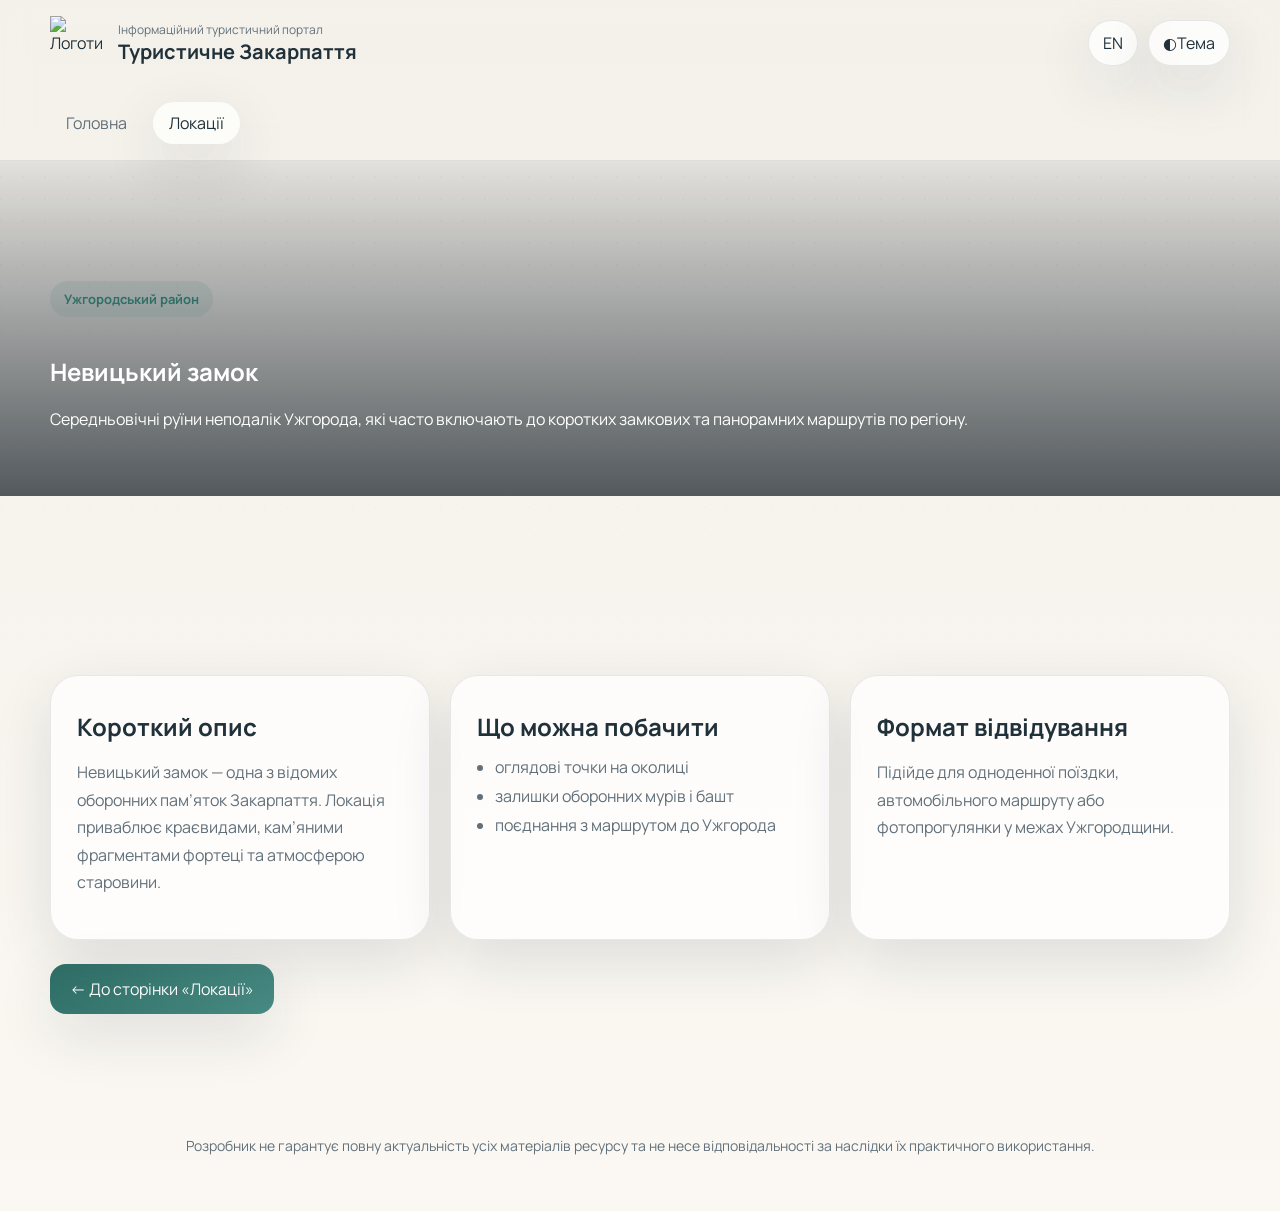
==== location-nevytske.html @ 4e36bd84 "init" ====
<!DOCTYPE html><html lang="uk" data-theme="light"><head><meta charset="UTF-8"><meta name="viewport" content="width=device-width, initial-scale=1.0"><title>Невицький замок</title><link rel="preconnect" href="https://fonts.googleapis.com"><link rel="preconnect" href="https://fonts.gstatic.com" crossorigin><link href="https://fonts.googleapis.com/css2?family=Manrope:wght@400;500;600;700;800&display=swap" rel="stylesheet"><link rel="stylesheet" href="style.css"></head><body><div class="page-noise"></div><header class="site-header site-header--compact"><div class="container header-row"><a class="brand" href="index.html"><img src="assets/icons/logo-zakarpattia.svg" alt="Логотип" class="brand__logo"><div><span class="brand__eyebrow" data-i18n="brandEyebrow">Інформаційний туристичний портал</span><strong class="brand__title" data-i18n="brandTitle">Туристичне Закарпаття</strong></div></a><div class="top-controls"><button class="control-btn" id="langToggle" type="button">EN</button><button class="control-btn" id="themeToggle" type="button"><span>◐</span><span data-i18n="themeBtn">Тема</span></button></div></div><div class="container nav-shell"><nav class="site-nav"><a href="index.html" data-i18n="navHome">Головна</a><a href="locations.html" class="is-active" data-i18n="navLocations">Локації</a></nav></div></header><main><section class="detail-hero" style="background-image:url('https://upload.wikimedia.org/wikipedia/commons/1/1d/Nevytske_Castle.jpg');"><div class="detail-hero__shade"><div class="container reveal"><span class="section-badge">Ужгородський район</span><h1>Невицький замок</h1><p>Середньовічні руїни неподалік Ужгорода, які часто включають до коротких замкових та панорамних маршрутів по регіону.</p></div></div></section><section class="section"><div class="container detail-grid"><article class="detail-card reveal"><h2>Короткий опис</h2><p>Невицький замок — одна з відомих оборонних пам’яток Закарпаття. Локація приваблює краєвидами, кам’яними фрагментами фортеці та атмосферою старовини.</p></article><article class="detail-card reveal reveal-delay-1"><h2>Що можна побачити</h2><ul class="detail-list"><li>оглядові точки на околиці</li><li>залишки оборонних мурів і башт</li><li>поєднання з маршрутом до Ужгорода</li></ul></article><article class="detail-card reveal reveal-delay-2"><h2>Формат відвідування</h2><p>Підійде для одноденної поїздки, автомобільного маршруту або фотопрогулянки у межах Ужгородщини.</p></article></div><div class="container back-wrap"><a class="btn btn--primary" href="locations.html">← До сторінки «Локації»</a></div></section></main><footer class="site-footer"><div class="container"><p data-i18n="footerText">Розробник не гарантує повну актуальність усіх матеріалів ресурсу та не несе відповідальності за наслідки їх практичного використання.</p></div></footer><script src="script.js"></script></body></html>
---- style.css ----
:root{
  --bg:#f4f1eb;
  --bg-soft:#fbf8f3;
  --surface:rgba(255,255,255,.72);
  --surface-strong:#ffffff;
  --text:#21313a;
  --muted:#61707a;
  --line:rgba(33,49,58,.1);
  --accent:#2f6f67;
  --accent-2:#bd8b5a;
  --shadow:0 20px 60px rgba(25,40,48,.12);
}

html[data-theme="dark"]{
  --bg:#142028;
  --bg-soft:#1a2a33;
  --surface:rgba(29,43,53,.8);
  --surface-strong:#243846;
  --text:#edf2f5;
  --muted:#b2c0c8;
  --line:rgba(237,242,245,.1);
  --accent:#83b7a9;
  --accent-2:#d4a577;
  --shadow:0 22px 65px rgba(0,0,0,.28);
}

*{
box-sizing:border-box
}
html{
scroll-behavior:smooth
}
body{
margin:0;
font-family:"Manrope",system-ui,sans-serif;
background:linear-gradient(180deg,var(--bg),var(--bg-soft));
color:var(--text)
}

a{
text-decoration:none;
color:inherit
}
img{
max-width:100%;
display:block
}

.container{
width:min(1180px,calc(100% - 32px));
margin:0 auto
}

.page-noise{
position:fixed;
inset:0;
pointer-events:none;
opacity:.12;
background-image:radial-gradient(circle at 1px 1px, rgba(0,0,0,.22) 1px, transparent 0);
background-size:22px 22px;
mask-image:linear-gradient(180deg,#000,transparent)
}

.site-header{
position:sticky;
top:0;
z-index:30;
background:rgba(244,241,235,.65);
backdrop-filter:blur(14px);
border-bottom:1px solid var(--line)
}

html[data-theme="dark"] .site-header{
background:rgba(20,32,40,.72)
}

.header-row,.nav-shell{
display:flex;
align-items:center;
justify-content:space-between;
gap:18px;
padding:16px 0
}

.brand{
display:flex;
align-items:center;
gap:14px
}

.brand__logo{
width:54px;
height:54px
}

.brand__eyebrow{
display:block;
font-size:12px;
color:var(--muted)
}

.brand__title{
font-size:20px
}

.top-controls{
display:flex;
align-items:center;
gap:10px
}

.control-btn,.menu-btn,.btn{
border:none;
cursor:pointer;
font:inherit
}

.control-btn,.menu-btn{
background:var(--surface);
border:1px solid var(--line);
color:var(--text);
padding:11px 14px;
border-radius:999px;
box-shadow:var(--shadow)
}

.menu-btn{
display:none;
width:50px;
height:50px;
padding:0;
justify-content:center;
align-items:center;
flex-direction:column;
gap:4px
}
.menu-btn span{
display:block;
width:19px;
height:2px;
background:currentColor;
border-radius:10px
}

.site-nav{
display:flex;
gap:10px;
flex-wrap:wrap
}
.site-nav a{
padding:10px 16px;
border-radius:999px;
color:var(--muted);
transition:.25s
}
.site-nav a:hover,.site-nav a.is-active{
background:var(--surface);
color:var(--text);
box-shadow:var(--shadow)
}

.section{
padding:84px 0
}
.section--compact{
padding:68px 0 34px
}
.section-badge{
display:inline-flex;
padding:9px 14px;
border-radius:999px;
background:rgba(47,111,103,.1);
color:var(--accent);
font-size:13px;
font-weight:700;
margin-bottom:18px
}
.section-head{
display:flex;
justify-content:space-between;
align-items:end;
gap:18px;
margin-bottom:28px
}
.section-head h2,.hero-copy h1,.inner-hero h1{
margin:0;
font-size:clamp(32px,5vw,58px);
line-height:1.05;
max-width:780px
}
.section-head p,.hero-copy p,.inner-hero p,.detail-card p,.fact-card p{
color:var(--muted);
line-height:1.72
}

.hero{
padding:46px 0 64px
}
.hero-layout{
display:grid;
grid-template-columns:1.05fr .95fr;
gap:34px;
align-items:center
}
.hero-copy p{
max-width:640px;
font-size:17px
}
.hero-actions,.hero-metrics{
display:flex;
flex-wrap:wrap;
gap:14px;
margin-top:26px
}
.btn{
display:inline-flex;
align-items:center;
justify-content:center;
padding:14px 20px;
border-radius:16px;
transition:.25s
}
.btn--primary{
background:linear-gradient(135deg,var(--accent),#488b83);
color:#fff;
box-shadow:var(--shadow)
}
.btn--ghost{
background:var(--surface);
border:1px solid var(--line);
color:var(--text)
}
.btn:hover{
transform:translateY(-2px)
}

.hero-metrics article{
min-width:150px;
padding:16px 18px;
background:var(--surface);
border:1px solid var(--line);
border-radius:20px;
box-shadow:var(--shadow)
}
.hero-metrics strong{
display:block;
font-size:22px
}
.hero-metrics span{
font-size:14px;
color:var(--muted)
}

.hero-gallery{
display:grid;
grid-template-columns:1fr 200px;
gap:18px;
align-items:end
}
.gallery-card,.scenic-card,.detail-hero{
background-size:cover;
background-position:center
}
.gallery-card--large{
position:relative;
min-height:470px;
border-radius:34px;
overflow:hidden;
box-shadow:var(--shadow)
}
.gallery-card--large::before,.scenic-card::before,.detail-hero__shade{
content:"";
position:absolute;
inset:0;
background:linear-gradient(180deg,rgba(19,29,37,.08),rgba(19,29,37,.72))
}
.gallery-card__content,.scenic-card__overlay{
position:absolute;
left:22px;
right:22px;
bottom:22px;
color:#fff;
z-index:1
}
.gallery-card__content span,.scenic-card__overlay span{
display:inline-block;
padding:8px 12px;
background:rgba(255,255,255,.18);
border:1px solid rgba(255,255,255,.2);
border-radius:999px;
backdrop-filter:blur(8px);
margin-bottom:12px
}
.gallery-card__content strong,.scenic-card__overlay strong{
display:block;
font-size:28px;
line-height:1.18;
max-width:420px
}

.gallery-stack{
display:grid;
gap:12px;
padding:18px;
background:var(--surface);
border:1px solid var(--line);
border-radius:28px;
box-shadow:var(--shadow)
}
.gallery-chip{
display:flex;
align-items:center;
min-height:56px;
padding:0 16px;
background:rgba(255,255,255,.58);
border:1px solid rgba(255,255,255,.5);
border-radius:18px;
font-weight:700;
color:#42515a;
transition:.25s
}
.gallery-chip:hover{
transform:translateX(4px);
background:#fff
}

.page-cards,.facts-grid,.scenic-grid,.detail-grid{
display:grid;
grid-template-columns:repeat(3,1fr);
gap:20px
}
.page-card,.fact-card,.detail-card{
padding:26px;
background:var(--surface);
border:1px solid var(--line);
border-radius:28px;
box-shadow:var(--shadow)
}
.page-card h3,.detail-card h2{
margin:8px 0 10px
}
.page-card__tag{
display:inline-block;
color:var(--accent);
font-size:13px;
font-weight:800;
text-transform:uppercase;
letter-spacing:.08em
}

.scenic-grid{
grid-template-columns:1fr 1fr 1fr
}
.scenic-card{
position:relative;
min-height:320px;
border-radius:28px;
overflow:hidden;
box-shadow:var(--shadow)
}

.search-panel{
padding:0 0 18px
}
.search-panel--inner{
padding-bottom:24px
}
.filters{
display:grid;
grid-template-columns:repeat(3,1fr);
gap:16px;
padding:22px;
background:var(--surface);
border:1px solid var(--line);
border-radius:28px;
box-shadow:var(--shadow)
}
.filters label{
display:grid;
gap:8px;
font-weight:700
}
.filters span{
font-size:14px
}
.filters select,.filters input{
width:100%;
height:54px;
padding:0 16px;
border-radius:16px;
border:1px solid var(--line);
background:var(--surface-strong);
color:var(--text);
font:inherit
}

.routes--inner{
padding-top:12px
}
.cards-grid{
display:grid;
grid-template-columns:repeat(2,1fr);
gap:22px
}
.route-card{
display:block;
background:var(--surface);
border:1px solid var(--line);
border-radius:28px;
overflow:hidden;
box-shadow:var(--shadow);
transition:.3s
}
.route-card:hover{
transform:translateY(-6px)
}
.route-card__media{
height:280px;
background-size:cover;
background-position:center
}
.route-card__body{
padding:22px
}
.route-card__meta{
display:flex;
justify-content:space-between;
gap:12px;
flex-wrap:wrap;
color:var(--muted);
font-size:14px;
margin-bottom:10px
}
.route-card h3{
margin:0 0 10px;
font-size:28px
}
.route-card p{
margin:0;
color:var(--muted);
line-height:1.68
}

.inner-hero{
padding:60px 0 24px
}
.inner-hero__wrap{
padding:28px 0 8px
}
.empty-state{
text-align:center;
color:var(--muted);
padding:12px 0 0
}

.map-shell{
background:var(--surface);
border:1px solid var(--line);
border-radius:30px;
padding:18px;
box-shadow:var(--shadow)
}
#mainMap{
height:520px;
border-radius:22px;
overflow:hidden
}

.detail-hero{
position:relative;
min-height:420px
}
.detail-hero__shade{
display:flex;
align-items:end;
position:relative
}
.detail-hero .container{
position:relative;
z-index:1;
padding:120px 0 50px;
color:#fff
}
.detail-grid{
margin-top:10px
}
.detail-list{
margin:0;
padding-left:18px;
color:var(--muted);
line-height:1.8
}
.back-wrap{
padding-top:24px
}

.site-footer{
padding:24px 0 42px;
color:var(--muted);
font-size:14px;
text-align:center
}

.preloader{
position:fixed;
inset:0;
background:linear-gradient(180deg,var(--bg),var(--bg-soft));
display:grid;
place-items:center;
z-index:99;
transition:.45s
}
.preloader.is-hidden{
opacity:0;
visibility:hidden
}
.preloader__inner{
text-align:center
}
.preloader__mark{
width:52px;
height:52px;
margin:0 auto 12px;
border-radius:50%;
border:3px solid rgba(47,111,103,.18);
border-top-color:var(--accent);
animation:spin 1s linear infinite
}

.reveal{
opacity:0;
transform:translateY(28px);
transition:opacity .7s ease, transform .7s ease
}
.reveal.is-visible{
opacity:1;
transform:translateY(0)
}
.reveal-delay-1{
transition-delay:.12s
}
.reveal-delay-2{
transition-delay:.24s
}
.floating-card{
animation:float 8s ease-in-out infinite
}

@keyframes spin{
  to{
  transform:rotate(360deg)
  }

  }
   @keyframes float{
  50%{
  transform:translateY(-8px)
  }

}

@media (max-width: 980px){
  .hero-layout,.hero-gallery,.page-cards,.facts-grid,.scenic-grid,.detail-grid,.filters,.cards-grid{
  grid-template-columns:1fr
  }
  .site-nav{
  display:none;
  position:absolute;
  left:16px;
  right:16px;
  top:100%;
  padding:14px;
  background:var(--surface-strong);
  border:1px solid var(--line);
  border-radius:24px;
  box-shadow:var(--shadow)
  }
  .site-nav.is-open{
  display:grid
  }
  .menu-btn{
  display:flex
  }
  .section-head{
  display:block
  }
  .gallery-card--large{
  min-height:360px
  }
  .route-card__media{
  height:220px
  }
  .header-row,.nav-shell{
  padding:12px 0
  }
}

@media (max-width: 640px){
  .container{
  width:min(100% - 20px,1180px)
  }
  .brand__title{
  font-size:17px
  }
  .brand__eyebrow{
  font-size:11px
  }
  .control-btn{
  padding:10px 12px
  }
  .hero{
  padding-top:24px
  }
  .hero-copy h1,.section-head h2,.inner-hero h1{
  font-size:clamp(30px,9vw,42px)
  }
  .gallery-card__content strong,.scenic-card__overlay strong,.route-card h3{
  font-size:22px
  }
  #mainMap{
  height:380px
  }
}
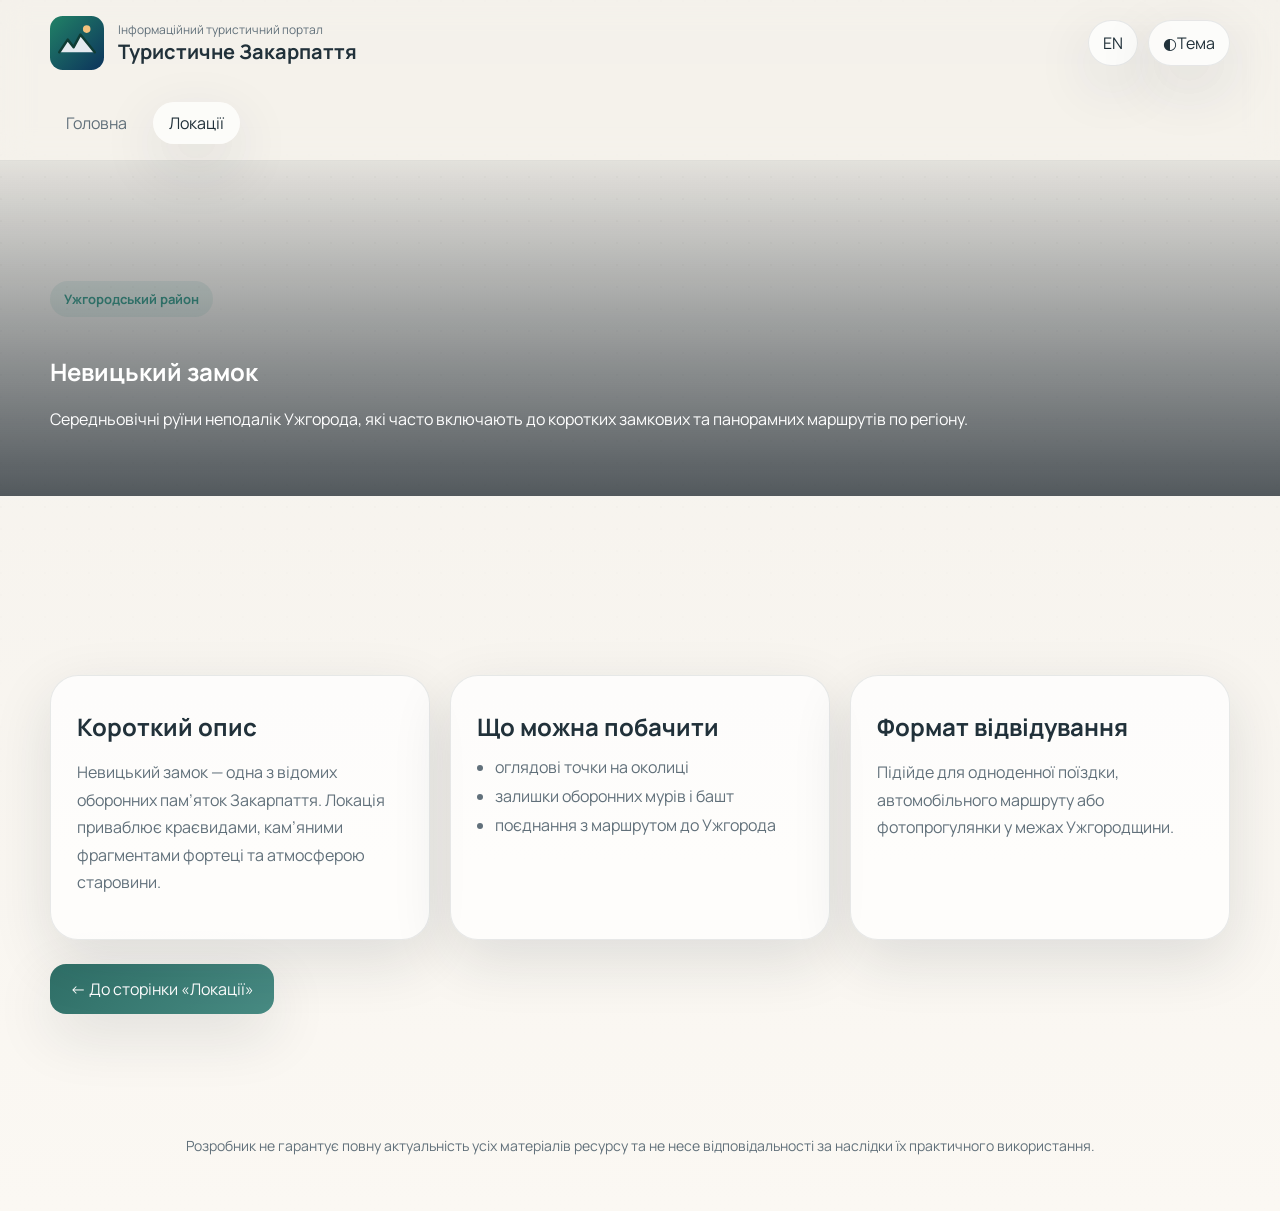
==== commit 1dd3f15f: "Update location-nevytske.html" ====
--- a/location-nevytske.html
+++ b/location-nevytske.html
@@ -1 +1,13 @@
-<!DOCTYPE html><html lang="uk" data-theme="light"><head><meta charset="UTF-8"><meta name="viewport" content="width=device-width, initial-scale=1.0"><title>Невицький замок</title><link rel="preconnect" href="https://fonts.googleapis.com"><link rel="preconnect" href="https://fonts.gstatic.com" crossorigin><link href="https://fonts.googleapis.com/css2?family=Manrope:wght@400;500;600;700;800&display=swap" rel="stylesheet"><link rel="stylesheet" href="style.css"></head><body><div class="page-noise"></div><header class="site-header site-header--compact"><div class="container header-row"><a class="brand" href="index.html"><img src="assets/icons/logo-zakarpattia.svg" alt="Логотип" class="brand__logo"><div><span class="brand__eyebrow" data-i18n="brandEyebrow">Інформаційний туристичний портал</span><strong class="brand__title" data-i18n="brandTitle">Туристичне Закарпаття</strong></div></a><div class="top-controls"><button class="control-btn" id="langToggle" type="button">EN</button><button class="control-btn" id="themeToggle" type="button"><span>◐</span><span data-i18n="themeBtn">Тема</span></button></div></div><div class="container nav-shell"><nav class="site-nav"><a href="index.html" data-i18n="navHome">Головна</a><a href="locations.html" class="is-active" data-i18n="navLocations">Локації</a></nav></div></header><main><section class="detail-hero" style="background-image:url('https://upload.wikimedia.org/wikipedia/commons/1/1d/Nevytske_Castle.jpg');"><div class="detail-hero__shade"><div class="container reveal"><span class="section-badge">Ужгородський район</span><h1>Невицький замок</h1><p>Середньовічні руїни неподалік Ужгорода, які часто включають до коротких замкових та панорамних маршрутів по регіону.</p></div></div></section><section class="section"><div class="container detail-grid"><article class="detail-card reveal"><h2>Короткий опис</h2><p>Невицький замок — одна з відомих оборонних пам’яток Закарпаття. Локація приваблює краєвидами, кам’яними фрагментами фортеці та атмосферою старовини.</p></article><article class="detail-card reveal reveal-delay-1"><h2>Що можна побачити</h2><ul class="detail-list"><li>оглядові точки на околиці</li><li>залишки оборонних мурів і башт</li><li>поєднання з маршрутом до Ужгорода</li></ul></article><article class="detail-card reveal reveal-delay-2"><h2>Формат відвідування</h2><p>Підійде для одноденної поїздки, автомобільного маршруту або фотопрогулянки у межах Ужгородщини.</p></article></div><div class="container back-wrap"><a class="btn btn--primary" href="locations.html">← До сторінки «Локації»</a></div></section></main><footer class="site-footer"><div class="container"><p data-i18n="footerText">Розробник не гарантує повну актуальність усіх матеріалів ресурсу та не несе відповідальності за наслідки їх практичного використання.</p></div></footer><script src="script.js"></script></body></html>+<!DOCTYPE html>
+<html lang="uk" data-theme="light">
+	<head>
+		<meta charset="UTF-8"><meta name="viewport" content="width=device-width, initial-scale=1.0"><title>Невицький замок</title><link rel="preconnect" href="https://fonts.googleapis.com"><link rel="preconnect" href="https://fonts.gstatic.com" crossorigin><link href="https://fonts.googleapis.com/css2?family=Manrope:wght@400;500;600;700;800&display=swap" rel="stylesheet"><link rel="stylesheet" href="style.css">
+	</head>
+	<body>
+		<div class="page-noise"></div>
+		<header class="site-header site-header--compact"><div class="container header-row"><a class="brand" href="index.html"><img src="assets/icons/logo-zakarpattia.svg" alt="Логотип" class="brand__logo"><div><span class="brand__eyebrow" data-i18n="brandEyebrow">Інформаційний туристичний портал</span><strong class="brand__title" data-i18n="brandTitle">Туристичне Закарпаття</strong></div></a><div class="top-controls"><button class="control-btn" id="langToggle" type="button">EN</button><button class="control-btn" id="themeToggle" type="button"><span>◐</span><span data-i18n="themeBtn">Тема</span></button></div></div><div class="container nav-shell"><nav class="site-nav"><a href="index.html" data-i18n="navHome">Головна</a><a href="locations.html" class="is-active" data-i18n="navLocations">Локації</a></nav></div>
+		</header>
+	<main>
+		<section class="detail-hero" style="background-image:url('https://upload.wikimedia.org/wikipedia/commons/c/cb/2017_-_%D0%97%D0%B0%D0%BA%D0%B0%D1%80%D0%BF%D0%B0%D1%82%D1%82%D1%8F_-_%D0%9D%D0%B5%D0%B2%D0%B8%D1%86%D1%8C%D0%BA%D0%B8%D0%B9_%D0%B7%D0%B0%D0%BC%D0%BE%D0%BA.jpg');"><div class="detail-hero__shade"><div class="container reveal"><span class="section-badge">Ужгородський район</span><h1>Невицький замок</h1><p>Середньовічні руїни неподалік Ужгорода, які часто включають до коротких замкових та панорамних маршрутів по регіону.</p></div></div></section><section class="section"><div class="container detail-grid"><article class="detail-card reveal"><h2>Короткий опис</h2><p>Невицький замок — одна з відомих оборонних пам’яток Закарпаття. Локація приваблює краєвидами, кам’яними фрагментами фортеці та атмосферою старовини.</p></article><article class="detail-card reveal reveal-delay-1"><h2>Що можна побачити</h2><ul class="detail-list"><li>оглядові точки на околиці</li><li>залишки оборонних мурів і башт</li><li>поєднання з маршрутом до Ужгорода</li></ul></article><article class="detail-card reveal reveal-delay-2"><h2>Формат відвідування</h2><p>Підійде для одноденної поїздки, автомобільного маршруту або фотопрогулянки у межах Ужгородщини.</p></article></div><div class="container back-wrap"><a class="btn btn--primary" href="locations.html">← До сторінки «Локації»</a></div></section></main><footer class="site-footer"><div class="container"><p data-i18n="footerText">Розробник не гарантує повну актуальність усіх матеріалів ресурсу та не несе відповідальності за наслідки їх практичного використання.</p></div></footer><script src="script.js"></script>
+	</body>
+</html>
--- a/style.css
+++ b/style.css
@@ -25,30 +25,30 @@
 }
 
 *{
-box-sizing:border-box
+box-sizing:border-box;
 }
 html{
-scroll-behavior:smooth
+scroll-behavior:smooth;
 }
 body{
 margin:0;
 font-family:"Manrope",system-ui,sans-serif;
 background:linear-gradient(180deg,var(--bg),var(--bg-soft));
-color:var(--text)
+color:var(--text);
 }
 
 a{
 text-decoration:none;
-color:inherit
+color:inherit;
 }
 img{
 max-width:100%;
-display:block
+display:block;
 }
 
 .container{
 width:min(1180px,calc(100% - 32px));
-margin:0 auto
+margin:0 auto;
 }
 
 .page-noise{
@@ -58,7 +58,7 @@
 opacity:.12;
 background-image:radial-gradient(circle at 1px 1px, rgba(0,0,0,.22) 1px, transparent 0);
 background-size:22px 22px;
-mask-image:linear-gradient(180deg,#000,transparent)
+mask-image:linear-gradient(180deg,#000,transparent);
 }
 
 .site-header{
@@ -67,11 +67,11 @@
 z-index:30;
 background:rgba(244,241,235,.65);
 backdrop-filter:blur(14px);
-border-bottom:1px solid var(--line)
+border-bottom:1px solid var(--line);
 }
 
 html[data-theme="dark"] .site-header{
-background:rgba(20,32,40,.72)
+background:rgba(20,32,40,.72);
 }
 
 .header-row,.nav-shell{
@@ -79,40 +79,40 @@
 align-items:center;
 justify-content:space-between;
 gap:18px;
-padding:16px 0
+padding:16px 0;
 }
 
 .brand{
 display:flex;
 align-items:center;
-gap:14px
+gap:14px;
 }
 
 .brand__logo{
 width:54px;
-height:54px
+height:54px;
 }
 
 .brand__eyebrow{
 display:block;
 font-size:12px;
-color:var(--muted)
+color:var(--muted);
 }
 
 .brand__title{
-font-size:20px
+font-size:20px;
 }
 
 .top-controls{
 display:flex;
 align-items:center;
-gap:10px
+gap:10px;
 }
 
 .control-btn,.menu-btn,.btn{
 border:none;
 cursor:pointer;
-font:inherit
+font:inherit;
 }
 
 .control-btn,.menu-btn{
@@ -121,7 +121,7 @@
 color:var(--text);
 padding:11px 14px;
 border-radius:999px;
-box-shadow:var(--shadow)
+box-shadow:var(--shadow);
 }
 
 .menu-btn{
@@ -132,38 +132,38 @@
 justify-content:center;
 align-items:center;
 flex-direction:column;
-gap:4px
+gap:4px;
 }
 .menu-btn span{
 display:block;
 width:19px;
 height:2px;
 background:currentColor;
-border-radius:10px
+border-radius:10px;
 }
 
 .site-nav{
 display:flex;
 gap:10px;
-flex-wrap:wrap
+flex-wrap:wrap;
 }
 .site-nav a{
 padding:10px 16px;
 border-radius:999px;
 color:var(--muted);
-transition:.25s
+transition:.25s;
 }
 .site-nav a:hover,.site-nav a.is-active{
 background:var(--surface);
 color:var(--text);
-box-shadow:var(--shadow)
+box-shadow:var(--shadow);
 }
 
 .section{
-padding:84px 0
+padding:84px 0;
 }
 .section--compact{
-padding:68px 0 34px
+padding:68px 0 34px;
 }
 .section-badge{
 display:inline-flex;
@@ -173,44 +173,44 @@
 color:var(--accent);
 font-size:13px;
 font-weight:700;
-margin-bottom:18px
+margin-bottom:18px;
 }
 .section-head{
 display:flex;
 justify-content:space-between;
 align-items:end;
 gap:18px;
-margin-bottom:28px
+margin-bottom:28px;
 }
 .section-head h2,.hero-copy h1,.inner-hero h1{
 margin:0;
 font-size:clamp(32px,5vw,58px);
 line-height:1.05;
-max-width:780px
+max-width:780px;
 }
 .section-head p,.hero-copy p,.inner-hero p,.detail-card p,.fact-card p{
 color:var(--muted);
-line-height:1.72
+line-height:1.72;
 }
 
 .hero{
-padding:46px 0 64px
+padding:46px 0 64px;
 }
 .hero-layout{
 display:grid;
 grid-template-columns:1.05fr .95fr;
 gap:34px;
-align-items:center
+align-items:center;
 }
 .hero-copy p{
 max-width:640px;
-font-size:17px
+font-size:17px;
 }
 .hero-actions,.hero-metrics{
 display:flex;
 flex-wrap:wrap;
 gap:14px;
-margin-top:26px
+margin-top:26px;
 }
 .btn{
 display:inline-flex;
@@ -218,20 +218,20 @@
 justify-content:center;
 padding:14px 20px;
 border-radius:16px;
-transition:.25s
+transition:.25s;
 }
 .btn--primary{
 background:linear-gradient(135deg,var(--accent),#488b83);
 color:#fff;
-box-shadow:var(--shadow)
+box-shadow:var(--shadow);
 }
 .btn--ghost{
 background:var(--surface);
 border:1px solid var(--line);
-color:var(--text)
+color:var(--text);
 }
 .btn:hover{
-transform:translateY(-2px)
+transform:translateY(-2px);
 }
 
 .hero-metrics article{
@@ -240,39 +240,39 @@
 background:var(--surface);
 border:1px solid var(--line);
 border-radius:20px;
-box-shadow:var(--shadow)
+box-shadow:var(--shadow);
 }
 .hero-metrics strong{
 display:block;
-font-size:22px
+font-size:22px;
 }
 .hero-metrics span{
 font-size:14px;
-color:var(--muted)
+color:var(--muted);
 }
 
 .hero-gallery{
 display:grid;
 grid-template-columns:1fr 200px;
 gap:18px;
-align-items:end
+align-items:end;
 }
 .gallery-card,.scenic-card,.detail-hero{
 background-size:cover;
-background-position:center
+background-position:center;
 }
 .gallery-card--large{
 position:relative;
 min-height:470px;
 border-radius:34px;
 overflow:hidden;
-box-shadow:var(--shadow)
+box-shadow:var(--shadow);
 }
 .gallery-card--large::before,.scenic-card::before,.detail-hero__shade{
 content:"";
 position:absolute;
 inset:0;
-background:linear-gradient(180deg,rgba(19,29,37,.08),rgba(19,29,37,.72))
+background:linear-gradient(180deg,rgba(19,29,37,.08),rgba(19,29,37,.72));
 }
 .gallery-card__content,.scenic-card__overlay{
 position:absolute;
@@ -280,7 +280,7 @@
 right:22px;
 bottom:22px;
 color:#fff;
-z-index:1
+z-index:1;
 }
 .gallery-card__content span,.scenic-card__overlay span{
 display:inline-block;
@@ -289,13 +289,13 @@
 border:1px solid rgba(255,255,255,.2);
 border-radius:999px;
 backdrop-filter:blur(8px);
-margin-bottom:12px
+margin-bottom:12px;
 }
 .gallery-card__content strong,.scenic-card__overlay strong{
 display:block;
 font-size:28px;
 line-height:1.18;
-max-width:420px
+max-width:420px;
 }
 
 .gallery-stack{
@@ -305,7 +305,7 @@
 background:var(--surface);
 border:1px solid var(--line);
 border-radius:28px;
-box-shadow:var(--shadow)
+box-shadow:var(--shadow);
 }
 .gallery-chip{
 display:flex;
@@ -317,27 +317,27 @@
 border-radius:18px;
 font-weight:700;
 color:#42515a;
-transition:.25s
+transition:.25s;
 }
 .gallery-chip:hover{
 transform:translateX(4px);
-background:#fff
+background:#fff;
 }
 
 .page-cards,.facts-grid,.scenic-grid,.detail-grid{
 display:grid;
 grid-template-columns:repeat(3,1fr);
-gap:20px
+gap:20px;
 }
 .page-card,.fact-card,.detail-card{
 padding:26px;
 background:var(--surface);
 border:1px solid var(--line);
 border-radius:28px;
-box-shadow:var(--shadow)
+box-shadow:var(--shadow);
 }
 .page-card h3,.detail-card h2{
-margin:8px 0 10px
+margin:8px 0 10px;
 }
 .page-card__tag{
 display:inline-block;
@@ -345,25 +345,25 @@
 font-size:13px;
 font-weight:800;
 text-transform:uppercase;
-letter-spacing:.08em
+letter-spacing:.08em;
 }
 
 .scenic-grid{
-grid-template-columns:1fr 1fr 1fr
+grid-template-columns:1fr 1fr 1fr;
 }
 .scenic-card{
 position:relative;
 min-height:320px;
 border-radius:28px;
 overflow:hidden;
-box-shadow:var(--shadow)
+box-shadow:var(--shadow);
 }
 
 .search-panel{
-padding:0 0 18px
+padding:0 0 18px;
 }
 .search-panel--inner{
-padding-bottom:24px
+padding-bottom:24px;
 }
 .filters{
 display:grid;
@@ -373,15 +373,15 @@
 background:var(--surface);
 border:1px solid var(--line);
 border-radius:28px;
-box-shadow:var(--shadow)
+box-shadow:var(--shadow);
 }
 .filters label{
 display:grid;
 gap:8px;
-font-weight:700
+font-weight:700;
 }
 .filters span{
-font-size:14px
+font-size:14px;
 }
 .filters select,.filters input{
 width:100%;
@@ -391,16 +391,16 @@
 border:1px solid var(--line);
 background:var(--surface-strong);
 color:var(--text);
-font:inherit
+font:inherit;
 }
 
 .routes--inner{
-padding-top:12px
+padding-top:12px;
 }
 .cards-grid{
 display:grid;
 grid-template-columns:repeat(2,1fr);
-gap:22px
+gap:22px;
 }
 .route-card{
 display:block;
@@ -409,18 +409,18 @@
 border-radius:28px;
 overflow:hidden;
 box-shadow:var(--shadow);
-transition:.3s
+transition:.3s;
 }
 .route-card:hover{
-transform:translateY(-6px)
+transform:translateY(-6px);
 }
 .route-card__media{
 height:280px;
 background-size:cover;
-background-position:center
+background-position:center;
 }
 .route-card__body{
-padding:22px
+padding:22px;
 }
 .route-card__meta{
 display:flex;
@@ -429,28 +429,28 @@
 flex-wrap:wrap;
 color:var(--muted);
 font-size:14px;
-margin-bottom:10px
+margin-bottom:10px;
 }
 .route-card h3{
 margin:0 0 10px;
-font-size:28px
+font-size:28px;
 }
 .route-card p{
 margin:0;
 color:var(--muted);
-line-height:1.68
+line-height:1.68;
 }
 
 .inner-hero{
-padding:60px 0 24px
+padding:60px 0 24px;
 }
 .inner-hero__wrap{
-padding:28px 0 8px
+padding:28px 0 8px;
 }
 .empty-state{
 text-align:center;
 color:var(--muted);
-padding:12px 0 0
+padding:12px 0 0;
 }
 
 .map-shell{
@@ -458,47 +458,47 @@
 border:1px solid var(--line);
 border-radius:30px;
 padding:18px;
-box-shadow:var(--shadow)
+box-shadow:var(--shadow);
 }
 #mainMap{
 height:520px;
 border-radius:22px;
-overflow:hidden
+overflow:hidden;
 }
 
 .detail-hero{
 position:relative;
-min-height:420px
+min-height:420px;
 }
 .detail-hero__shade{
 display:flex;
 align-items:end;
-position:relative
+position:relative;
 }
 .detail-hero .container{
 position:relative;
 z-index:1;
 padding:120px 0 50px;
-color:#fff
+color:#fff;
 }
 .detail-grid{
-margin-top:10px
+margin-top:10px;
 }
 .detail-list{
 margin:0;
 padding-left:18px;
 color:var(--muted);
-line-height:1.8
+line-height:1.8;
 }
 .back-wrap{
-padding-top:24px
+padding-top:24px;
 }
 
 .site-footer{
 padding:24px 0 42px;
 color:var(--muted);
 font-size:14px;
-text-align:center
+text-align:center;
 }
 
 .preloader{
@@ -508,14 +508,14 @@
 display:grid;
 place-items:center;
 z-index:99;
-transition:.45s
+transition:.45s;
 }
 .preloader.is-hidden{
 opacity:0;
-visibility:hidden
+visibility:hidden;
 }
 .preloader__inner{
-text-align:center
+text-align:center;
 }
 .preloader__mark{
 width:52px;
@@ -524,44 +524,44 @@
 border-radius:50%;
 border:3px solid rgba(47,111,103,.18);
 border-top-color:var(--accent);
-animation:spin 1s linear infinite
+animation:spin 1s linear infinite;
 }
 
 .reveal{
 opacity:0;
 transform:translateY(28px);
-transition:opacity .7s ease, transform .7s ease
+transition:opacity .7s ease, transform .7s ease;
 }
 .reveal.is-visible{
 opacity:1;
-transform:translateY(0)
+transform:translateY(0);
 }
 .reveal-delay-1{
-transition-delay:.12s
+transition-delay:.12s;
 }
 .reveal-delay-2{
-transition-delay:.24s
+transition-delay:.24s;
 }
 .floating-card{
-animation:float 8s ease-in-out infinite
+animation:float 8s ease-in-out infinite;
 }
 
 @keyframes spin{
   to{
-  transform:rotate(360deg)
+  transform:rotate(360deg);
   }
 
   }
    @keyframes float{
   50%{
-  transform:translateY(-8px)
+  transform:translateY(-8px);
   }
 
 }
 
 @media (max-width: 980px){
   .hero-layout,.hero-gallery,.page-cards,.facts-grid,.scenic-grid,.detail-grid,.filters,.cards-grid{
-  grid-template-columns:1fr
+  grid-template-columns:1fr;
   }
   .site-nav{
   display:none;
@@ -573,51 +573,51 @@
   background:var(--surface-strong);
   border:1px solid var(--line);
   border-radius:24px;
-  box-shadow:var(--shadow)
+  box-shadow:var(--shadow);
   }
   .site-nav.is-open{
-  display:grid
+  display:grid;
   }
   .menu-btn{
-  display:flex
+  display:flex;
   }
   .section-head{
-  display:block
+  display:block;
   }
   .gallery-card--large{
-  min-height:360px
+  min-height:360px;
   }
   .route-card__media{
-  height:220px
+  height:220px;
   }
   .header-row,.nav-shell{
-  padding:12px 0
+  padding:12px 0;
   }
 }
 
 @media (max-width: 640px){
   .container{
-  width:min(100% - 20px,1180px)
+  width:min(100% - 20px,1180px);
   }
   .brand__title{
-  font-size:17px
+  font-size:17px;
   }
   .brand__eyebrow{
-  font-size:11px
+  font-size:11px;
   }
   .control-btn{
-  padding:10px 12px
+  padding:10px 12px;
   }
   .hero{
-  padding-top:24px
+  padding-top:24px;
   }
   .hero-copy h1,.section-head h2,.inner-hero h1{
-  font-size:clamp(30px,9vw,42px)
+  font-size:clamp(30px,9vw,42px);
   }
   .gallery-card__content strong,.scenic-card__overlay strong,.route-card h3{
-  font-size:22px
+  font-size:22px;
   }
   #mainMap{
-  height:380px
-  }
-}
+  height:380px;
+  }
+}
